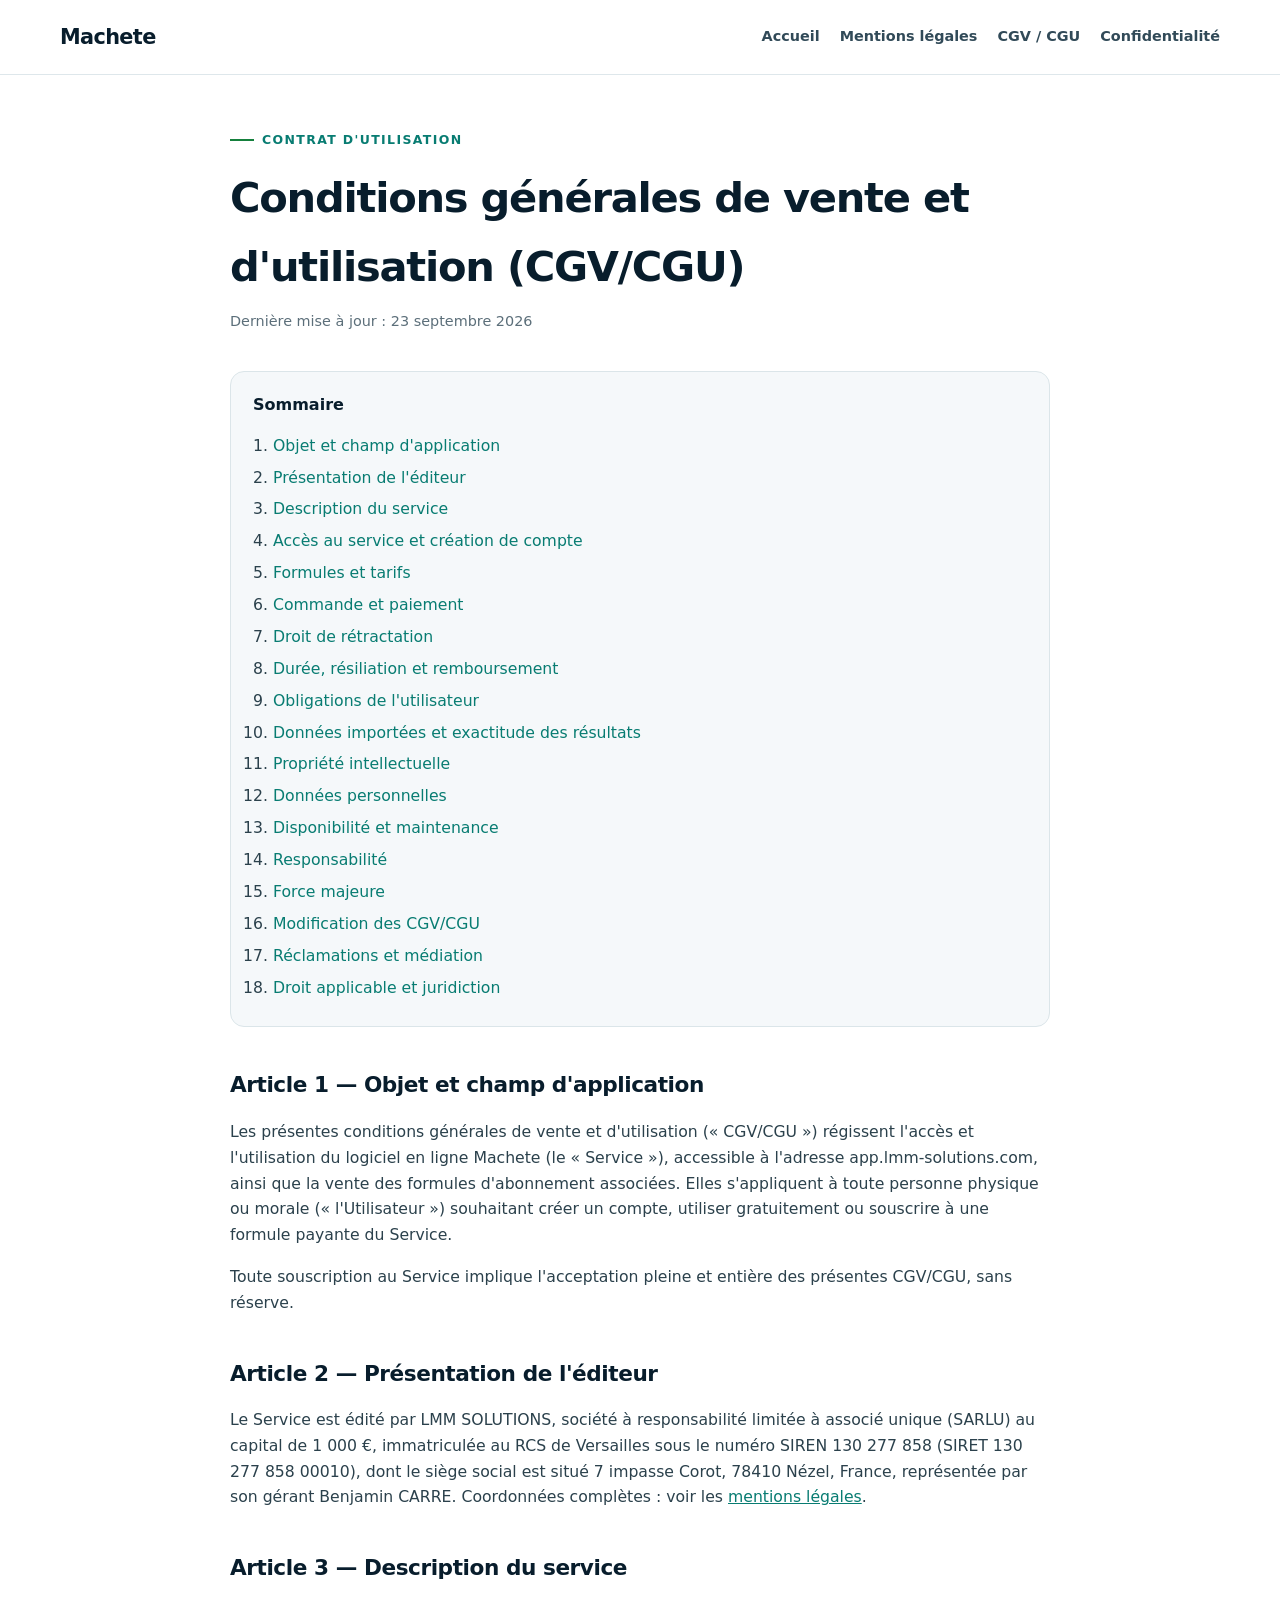
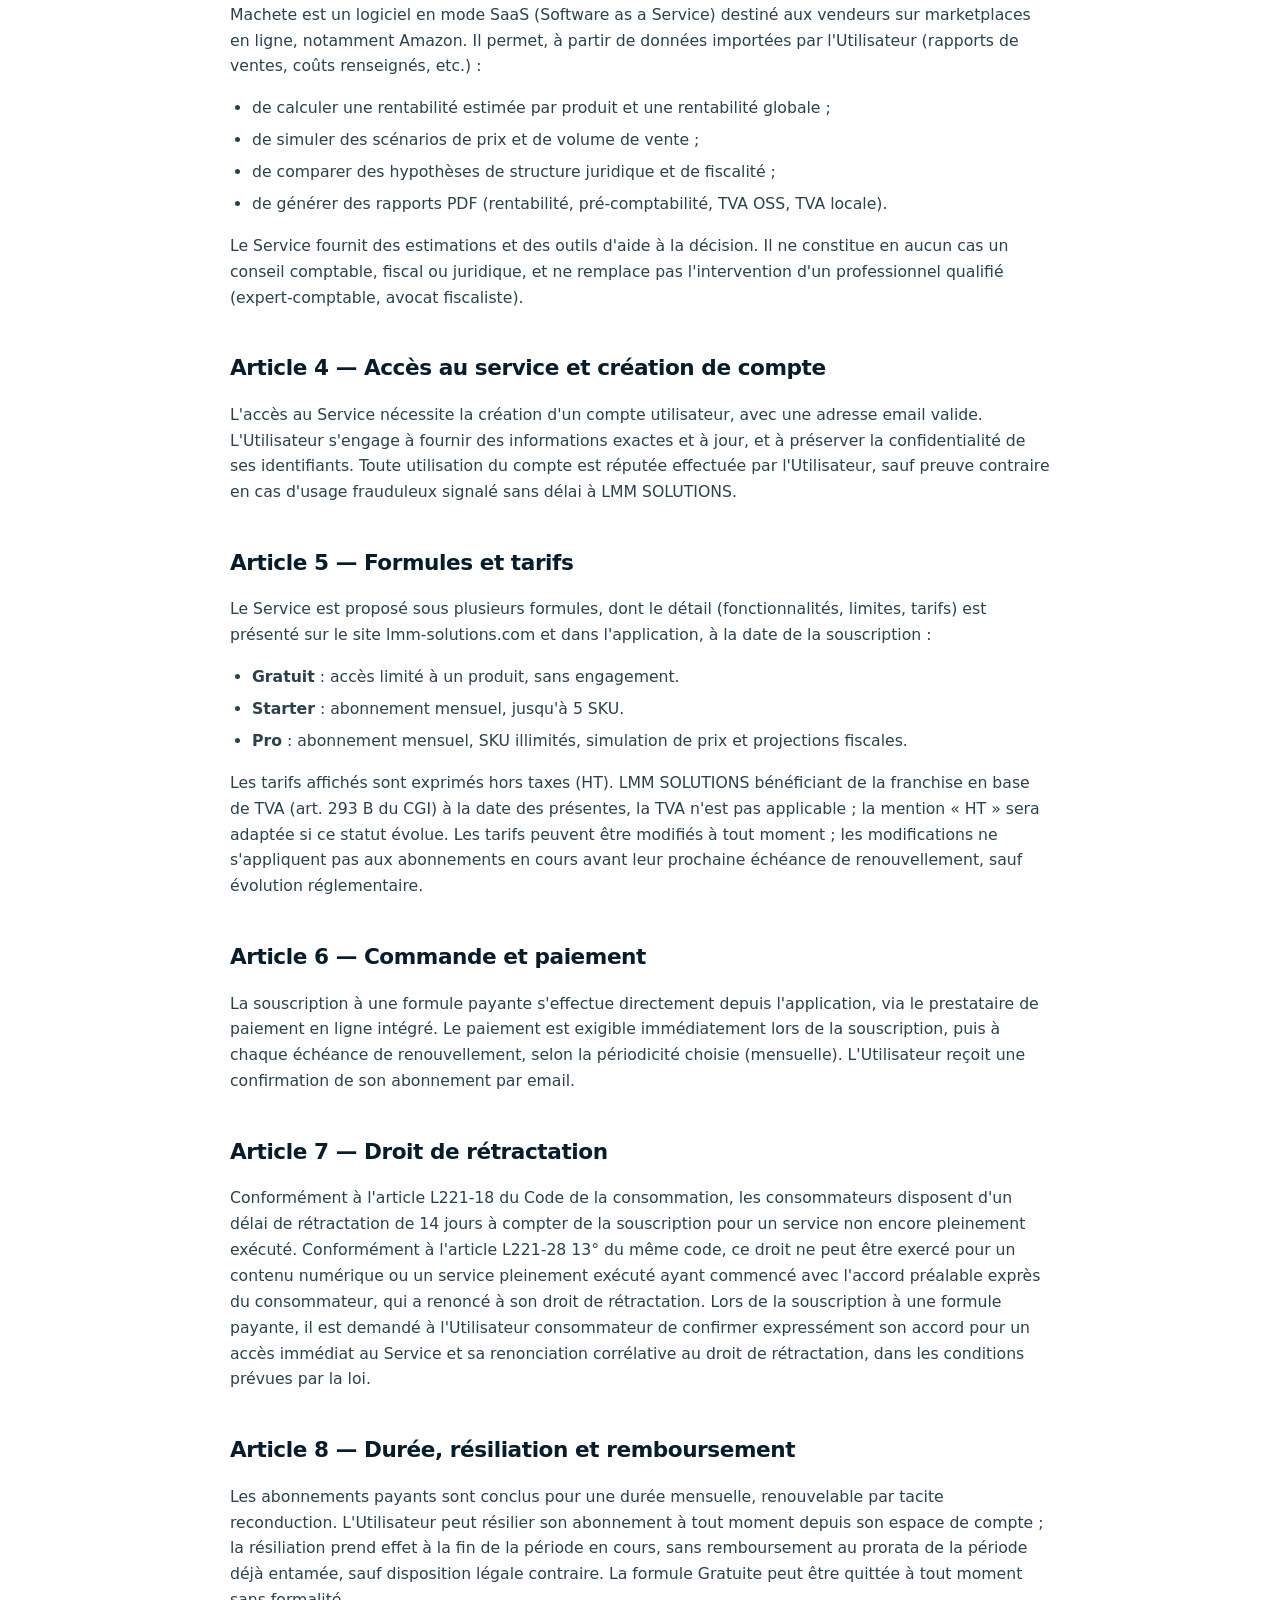
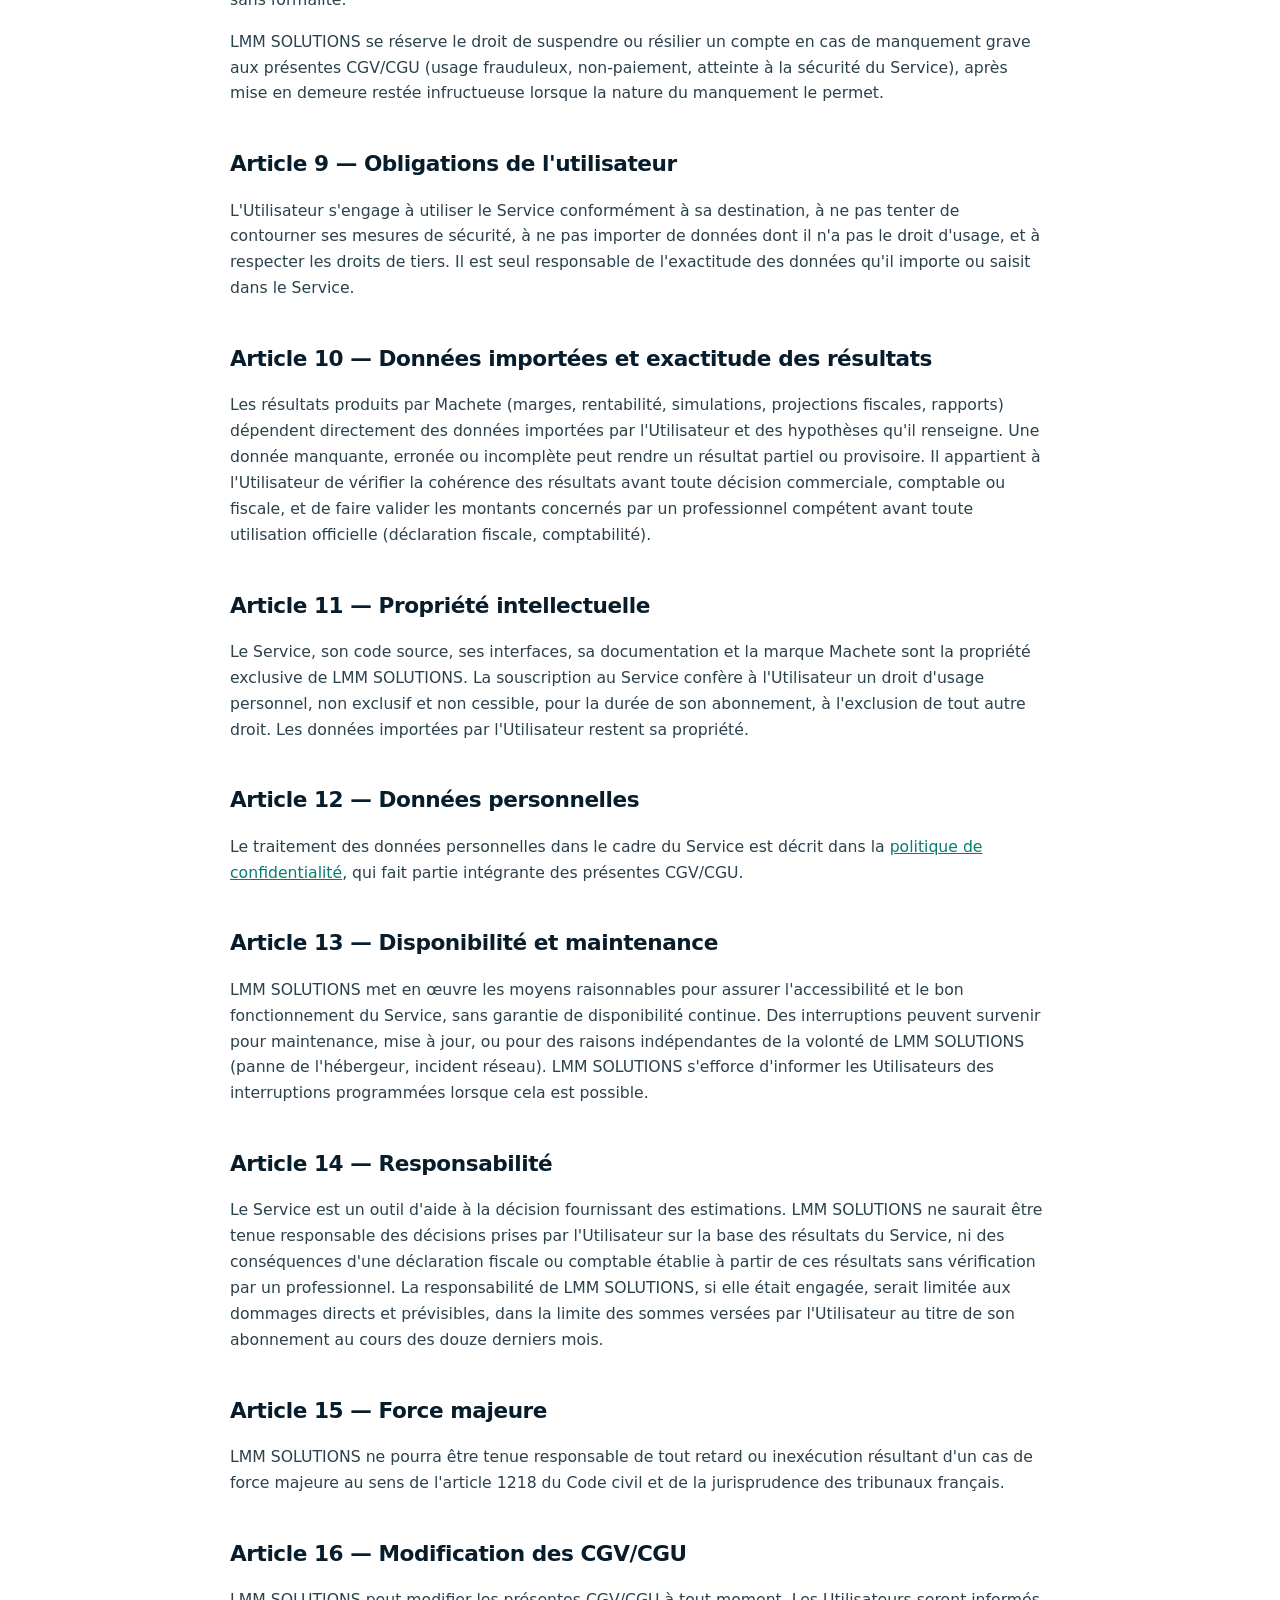
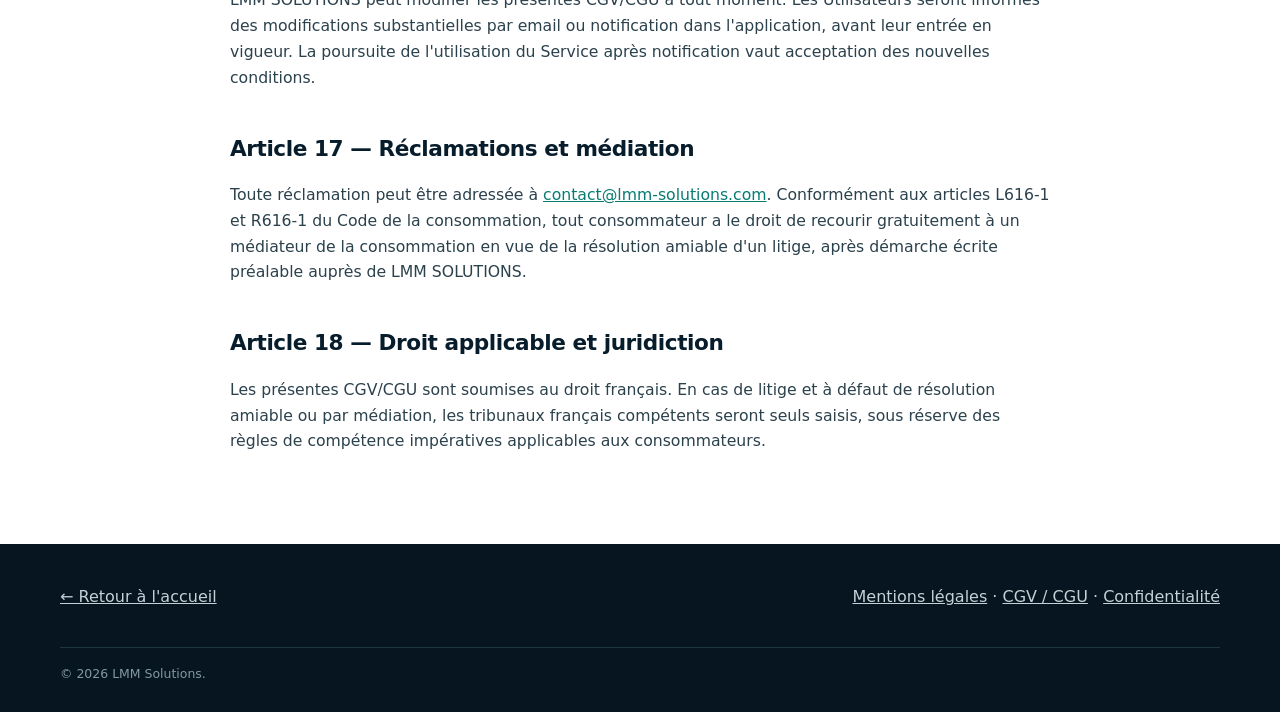
==== cgv.html @ c271a24a "Add files via upload" ====
<!doctype html>
<html lang="fr">
<head>
<meta charset="utf-8">
<meta name="viewport" content="width=device-width, initial-scale=1">
<title>Conditions générales de vente et d'utilisation | Machete</title>
<meta name="description" content="Conditions générales de vente et d'utilisation du logiciel Machete, édité par LMM Solutions.">
<meta name="robots" content="index, follow">
<link rel="canonical" href="https://lmm-solutions.com/cgv.html">
<link rel="icon" type="image/svg+xml" href="data:image/svg+xml,%3Csvg xmlns='http://www.w3.org/2000/svg' viewBox='0 0 64 64'%3E%3Crect width='64' height='64' rx='14' fill='%23081d2c'/%3E%3Cpath d='M14 44V20h8l10 13 10-13h8v24h-9V33l-9 11-9-11v11z' fill='%232dd4bf'/%3E%3C/svg%3E">
<link rel="stylesheet" href="legal-style.css">
</head>
<body>
<header>
  <div class="nav">
    <a class="brand" href="index.html">Machete</a>
    <nav class="nav-links" aria-label="Navigation">
      <a href="index.html">Accueil</a>
      <a href="mentions-legales.html">Mentions légales</a>
      <a href="cgv.html">CGV / CGU</a>
      <a href="confidentialite.html">Confidentialité</a>
    </nav>
  </div>
</header>

<main>
  <div class="doc-header">
    <span class="eyebrow">Contrat d'utilisation</span>
    <h1>Conditions générales de vente et d'utilisation (CGV/CGU)</h1>
    <p class="maj">Dernière mise à jour : 23 septembre 2026</p>
  </div>

  <div class="toc">
    <b>Sommaire</b>
    <ol>
      <li><a href="#art1">Objet et champ d'application</a></li>
      <li><a href="#art2">Présentation de l'éditeur</a></li>
      <li><a href="#art3">Description du service</a></li>
      <li><a href="#art4">Accès au service et création de compte</a></li>
      <li><a href="#art5">Formules et tarifs</a></li>
      <li><a href="#art6">Commande et paiement</a></li>
      <li><a href="#art7">Droit de rétractation</a></li>
      <li><a href="#art8">Durée, résiliation et remboursement</a></li>
      <li><a href="#art9">Obligations de l'utilisateur</a></li>
      <li><a href="#art10">Données importées et exactitude des résultats</a></li>
      <li><a href="#art11">Propriété intellectuelle</a></li>
      <li><a href="#art12">Données personnelles</a></li>
      <li><a href="#art13">Disponibilité et maintenance</a></li>
      <li><a href="#art14">Responsabilité</a></li>
      <li><a href="#art15">Force majeure</a></li>
      <li><a href="#art16">Modification des CGV/CGU</a></li>
      <li><a href="#art17">Réclamations et médiation</a></li>
      <li><a href="#art18">Droit applicable et juridiction</a></li>
    </ol>
  </div>

  <h2 id="art1">Article 1 — Objet et champ d'application</h2>
  <p>Les présentes conditions générales de vente et d'utilisation (« CGV/CGU ») régissent l'accès et l'utilisation du logiciel en ligne Machete (le « Service »), accessible à l'adresse app.lmm-solutions.com, ainsi que la vente des formules d'abonnement associées. Elles s'appliquent à toute personne physique ou morale (« l'Utilisateur ») souhaitant créer un compte, utiliser gratuitement ou souscrire à une formule payante du Service.</p>
  <p>Toute souscription au Service implique l'acceptation pleine et entière des présentes CGV/CGU, sans réserve.</p>

  <h2 id="art2">Article 2 — Présentation de l'éditeur</h2>
  <p>Le Service est édité par LMM SOLUTIONS, société à responsabilité limitée à associé unique (SARLU) au capital de 1 000 €, immatriculée au RCS de Versailles sous le numéro SIREN 130 277 858 (SIRET 130 277 858 00010), dont le siège social est situé 7 impasse Corot, 78410 Nézel, France, représentée par son gérant Benjamin CARRE. Coordonnées complètes : voir les <a href="mentions-legales.html">mentions légales</a>.</p>

  <h2 id="art3">Article 3 — Description du service</h2>
  <p>Machete est un logiciel en mode SaaS (Software as a Service) destiné aux vendeurs sur marketplaces en ligne, notamment Amazon. Il permet, à partir de données importées par l'Utilisateur (rapports de ventes, coûts renseignés, etc.) :</p>
  <ul>
    <li>de calculer une rentabilité estimée par produit et une rentabilité globale ;</li>
    <li>de simuler des scénarios de prix et de volume de vente ;</li>
    <li>de comparer des hypothèses de structure juridique et de fiscalité ;</li>
    <li>de générer des rapports PDF (rentabilité, pré-comptabilité, TVA OSS, TVA locale).</li>
  </ul>
  <p>Le Service fournit des estimations et des outils d'aide à la décision. Il ne constitue en aucun cas un conseil comptable, fiscal ou juridique, et ne remplace pas l'intervention d'un professionnel qualifié (expert-comptable, avocat fiscaliste).</p>

  <h2 id="art4">Article 4 — Accès au service et création de compte</h2>
  <p>L'accès au Service nécessite la création d'un compte utilisateur, avec une adresse email valide. L'Utilisateur s'engage à fournir des informations exactes et à jour, et à préserver la confidentialité de ses identifiants. Toute utilisation du compte est réputée effectuée par l'Utilisateur, sauf preuve contraire en cas d'usage frauduleux signalé sans délai à LMM SOLUTIONS.</p>

  <h2 id="art5">Article 5 — Formules et tarifs</h2>
  <p>Le Service est proposé sous plusieurs formules, dont le détail (fonctionnalités, limites, tarifs) est présenté sur le site lmm-solutions.com et dans l'application, à la date de la souscription :</p>
  <ul>
    <li><b>Gratuit</b> : accès limité à un produit, sans engagement.</li>
    <li><b>Starter</b> : abonnement mensuel, jusqu'à 5 SKU.</li>
    <li><b>Pro</b> : abonnement mensuel, SKU illimités, simulation de prix et projections fiscales.</li>
  </ul>
  <p>Les tarifs affichés sont exprimés hors taxes (HT). LMM SOLUTIONS bénéficiant de la franchise en base de TVA (art. 293 B du CGI) à la date des présentes, la TVA n'est pas applicable ; la mention « HT » sera adaptée si ce statut évolue. Les tarifs peuvent être modifiés à tout moment ; les modifications ne s'appliquent pas aux abonnements en cours avant leur prochaine échéance de renouvellement, sauf évolution réglementaire.</p>

  <h2 id="art6">Article 6 — Commande et paiement</h2>
  <p>La souscription à une formule payante s'effectue directement depuis l'application, via le prestataire de paiement en ligne intégré. Le paiement est exigible immédiatement lors de la souscription, puis à chaque échéance de renouvellement, selon la périodicité choisie (mensuelle). L'Utilisateur reçoit une confirmation de son abonnement par email.</p>

  <h2 id="art7">Article 7 — Droit de rétractation</h2>
  <p>Conformément à l'article L221-18 du Code de la consommation, les consommateurs disposent d'un délai de rétractation de 14 jours à compter de la souscription pour un service non encore pleinement exécuté. Conformément à l'article L221-28 13° du même code, ce droit ne peut être exercé pour un contenu numérique ou un service pleinement exécuté ayant commencé avec l'accord préalable exprès du consommateur, qui a renoncé à son droit de rétractation. Lors de la souscription à une formule payante, il est demandé à l'Utilisateur consommateur de confirmer expressément son accord pour un accès immédiat au Service et sa renonciation corrélative au droit de rétractation, dans les conditions prévues par la loi.</p>

  <h2 id="art8">Article 8 — Durée, résiliation et remboursement</h2>
  <p>Les abonnements payants sont conclus pour une durée mensuelle, renouvelable par tacite reconduction. L'Utilisateur peut résilier son abonnement à tout moment depuis son espace de compte ; la résiliation prend effet à la fin de la période en cours, sans remboursement au prorata de la période déjà entamée, sauf disposition légale contraire. La formule Gratuite peut être quittée à tout moment sans formalité.</p>
  <p>LMM SOLUTIONS se réserve le droit de suspendre ou résilier un compte en cas de manquement grave aux présentes CGV/CGU (usage frauduleux, non-paiement, atteinte à la sécurité du Service), après mise en demeure restée infructueuse lorsque la nature du manquement le permet.</p>

  <h2 id="art9">Article 9 — Obligations de l'utilisateur</h2>
  <p>L'Utilisateur s'engage à utiliser le Service conformément à sa destination, à ne pas tenter de contourner ses mesures de sécurité, à ne pas importer de données dont il n'a pas le droit d'usage, et à respecter les droits de tiers. Il est seul responsable de l'exactitude des données qu'il importe ou saisit dans le Service.</p>

  <h2 id="art10">Article 10 — Données importées et exactitude des résultats</h2>
  <p>Les résultats produits par Machete (marges, rentabilité, simulations, projections fiscales, rapports) dépendent directement des données importées par l'Utilisateur et des hypothèses qu'il renseigne. Une donnée manquante, erronée ou incomplète peut rendre un résultat partiel ou provisoire. Il appartient à l'Utilisateur de vérifier la cohérence des résultats avant toute décision commerciale, comptable ou fiscale, et de faire valider les montants concernés par un professionnel compétent avant toute utilisation officielle (déclaration fiscale, comptabilité).</p>

  <h2 id="art11">Article 11 — Propriété intellectuelle</h2>
  <p>Le Service, son code source, ses interfaces, sa documentation et la marque Machete sont la propriété exclusive de LMM SOLUTIONS. La souscription au Service confère à l'Utilisateur un droit d'usage personnel, non exclusif et non cessible, pour la durée de son abonnement, à l'exclusion de tout autre droit. Les données importées par l'Utilisateur restent sa propriété.</p>

  <h2 id="art12">Article 12 — Données personnelles</h2>
  <p>Le traitement des données personnelles dans le cadre du Service est décrit dans la <a href="confidentialite.html">politique de confidentialité</a>, qui fait partie intégrante des présentes CGV/CGU.</p>

  <h2 id="art13">Article 13 — Disponibilité et maintenance</h2>
  <p>LMM SOLUTIONS met en œuvre les moyens raisonnables pour assurer l'accessibilité et le bon fonctionnement du Service, sans garantie de disponibilité continue. Des interruptions peuvent survenir pour maintenance, mise à jour, ou pour des raisons indépendantes de la volonté de LMM SOLUTIONS (panne de l'hébergeur, incident réseau). LMM SOLUTIONS s'efforce d'informer les Utilisateurs des interruptions programmées lorsque cela est possible.</p>

  <h2 id="art14">Article 14 — Responsabilité</h2>
  <p>Le Service est un outil d'aide à la décision fournissant des estimations. LMM SOLUTIONS ne saurait être tenue responsable des décisions prises par l'Utilisateur sur la base des résultats du Service, ni des conséquences d'une déclaration fiscale ou comptable établie à partir de ces résultats sans vérification par un professionnel. La responsabilité de LMM SOLUTIONS, si elle était engagée, serait limitée aux dommages directs et prévisibles, dans la limite des sommes versées par l'Utilisateur au titre de son abonnement au cours des douze derniers mois.</p>

  <h2 id="art15">Article 15 — Force majeure</h2>
  <p>LMM SOLUTIONS ne pourra être tenue responsable de tout retard ou inexécution résultant d'un cas de force majeure au sens de l'article 1218 du Code civil et de la jurisprudence des tribunaux français.</p>

  <h2 id="art16">Article 16 — Modification des CGV/CGU</h2>
  <p>LMM SOLUTIONS peut modifier les présentes CGV/CGU à tout moment. Les Utilisateurs seront informés des modifications substantielles par email ou notification dans l'application, avant leur entrée en vigueur. La poursuite de l'utilisation du Service après notification vaut acceptation des nouvelles conditions.</p>

  <h2 id="art17">Article 17 — Réclamations et médiation</h2>
  <p>Toute réclamation peut être adressée à <a href="mailto:contact@lmm-solutions.com">contact@lmm-solutions.com</a>. Conformément aux articles L616-1 et R616-1 du Code de la consommation, tout consommateur a le droit de recourir gratuitement à un médiateur de la consommation en vue de la résolution amiable d'un litige, après démarche écrite préalable auprès de LMM SOLUTIONS.</p>

  <h2 id="art18">Article 18 — Droit applicable et juridiction</h2>
  <p>Les présentes CGV/CGU sont soumises au droit français. En cas de litige et à défaut de résolution amiable ou par médiation, les tribunaux français compétents seront seuls saisis, sous réserve des règles de compétence impératives applicables aux consommateurs.</p>
</main>

<footer>
  <div class="footer-inner">
    <a href="index.html">← Retour à l'accueil</a>
    <div><a href="mentions-legales.html">Mentions légales</a> · <a href="cgv.html">CGV / CGU</a> · <a href="confidentialite.html">Confidentialité</a></div>
    <div class="footer-bottom">© <span id="year"></span> LMM Solutions.</div>
  </div>
</footer>
<script>document.getElementById('year').textContent=new Date().getFullYear();</script>
</body>
</html>
---- legal-style.css ----
:root{--navy:#081d2c;--teal:#15803d;--teal-2:#22c55e;--mint:#f0fdf4;--muted:#5c6f7a;--ink:#102938;--line:#dbe5e9;--soft:#f5f8fa;--paper:#fff;--amber:#f2a93b}
*{box-sizing:border-box}
body{margin:0;color:var(--ink);background:var(--paper);font-family:Inter,ui-sans-serif,system-ui,-apple-system,BlinkMacSystemFont,"Segoe UI",sans-serif;line-height:1.65}
a{color:#087c72}
:focus-visible{outline:3px solid var(--amber);outline-offset:3px}
header{position:sticky;top:0;z-index:50;background:rgba(255,255,255,.94);backdrop-filter:blur(12px);border-bottom:1px solid rgba(219,229,233,.9)}
.nav{width:min(1160px,calc(100% - 40px));margin:auto;min-height:74px;display:flex;align-items:center;gap:24px}
.brand{display:flex;align-items:center;gap:10px;text-decoration:none;font-weight:900;font-size:1.3rem;letter-spacing:-.03em;color:var(--navy)}
.nav-links{display:flex;align-items:center;gap:20px;margin-left:auto;flex-wrap:wrap}
.nav-links a{text-decoration:none;color:#314a58;font-size:.9rem;font-weight:700}
.nav-links a:hover{color:var(--teal)}
main{width:min(820px,calc(100% - 40px));margin:48px auto 90px}
.doc-header{margin-bottom:38px}
.eyebrow{display:inline-flex;align-items:center;gap:8px;color:#087c72;font-size:.78rem;font-weight:900;letter-spacing:.11em;text-transform:uppercase}
.eyebrow:before{content:"";width:24px;height:2px;background:var(--teal)}
h1{font-size:clamp(1.9rem,4vw,2.6rem);letter-spacing:-.03em;color:var(--navy);margin:14px 0 8px}
.maj{color:var(--muted);font-size:.9rem;margin:0 0 0}
h2{font-size:1.35rem;letter-spacing:-.02em;color:var(--navy);margin:40px 0 12px}
h3{font-size:1.08rem;color:var(--navy);margin:22px 0 8px}
p,li{color:#2b414c;font-size:.98rem}
ul,ol{padding-left:22px}
li{margin:6px 0}
.callout{margin:20px 0;padding:18px 20px;border-left:4px solid var(--teal);background:var(--mint);border-radius:0 12px 12px 0}
.callout p{margin:0;color:#14532d}
table{width:100%;border-collapse:collapse;margin:16px 0;font-size:.92rem}
th,td{text-align:left;padding:9px 12px;border:1px solid var(--line)}
th{background:var(--soft);color:var(--navy)}
.toc{padding:20px 22px;border:1px solid var(--line);border-radius:14px;background:var(--soft);margin:0 0 30px}
.toc b{display:block;color:var(--navy);margin-bottom:8px}
.toc ol{margin:0;padding-left:20px;columns:1}
.toc a{text-decoration:none}
footer{padding:40px 0 28px;background:#06151f;color:#c4d1d7;margin-top:60px}
.footer-inner{width:min(1160px,calc(100% - 40px));margin:auto;display:flex;flex-wrap:wrap;gap:16px;justify-content:space-between;align-items:center}
footer a{color:#c4d1d7}
footer a:hover{color:#fff}
.footer-bottom{width:100%;margin-top:20px;padding-top:16px;border-top:1px solid #203542;font-size:.78rem;color:#8298a3}
@media(max-width:640px){main{margin:32px auto 70px}}
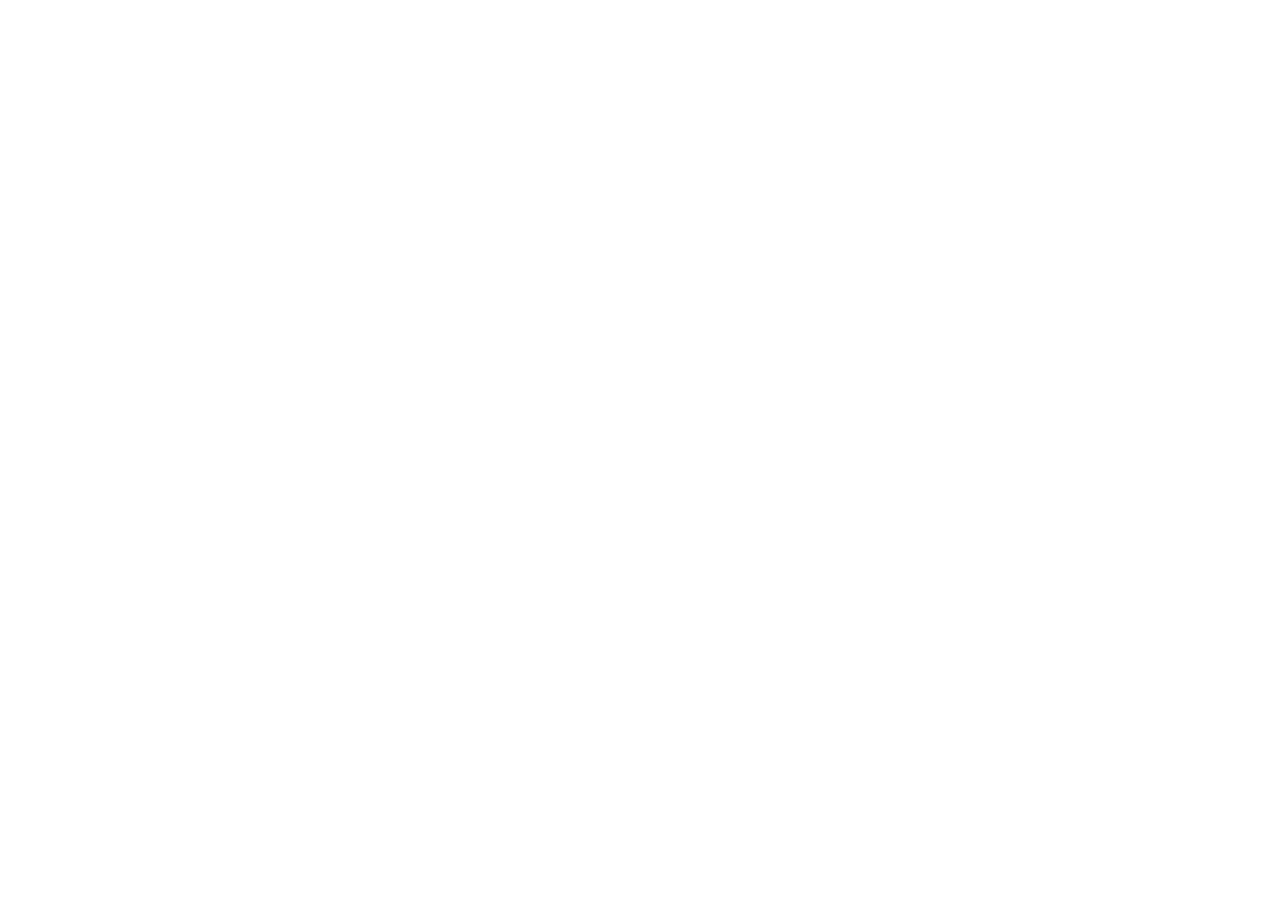
==== commit bae9acbb: "Site vitrine : prix TTC, offre de lancement, liens app et pages légales LMM SOLUTIONS - Tarifs Start" ====
--- a/cgv.html
+++ b/cgv.html
@@ -4,9 +4,10 @@
 <meta charset="utf-8">
 <meta name="viewport" content="width=device-width, initial-scale=1">
 <title>Conditions générales de vente et d'utilisation | Machete</title>
-<meta name="description" content="Conditions générales de vente et d'utilisation du logiciel Machete, édité par LMM Solutions.">
-<meta name="robots" content="index, follow">
-<link rel="canonical" href="https://lmm-solutions.com/cgv.html">
+<meta name="robots" content="noindex, follow">
+<!-- Les CGV/CGU sont publiées dans l'application : cette page ne fait que rediriger les anciens liens. -->
+<meta http-equiv="refresh" content="0; url=https://app.lmm-solutions.com/cgv">
+<link rel="canonical" href="https://app.lmm-solutions.com/cgv">
 <link rel="icon" type="image/svg+xml" href="data:image/svg+xml,%3Csvg xmlns='http://www.w3.org/2000/svg' viewBox='0 0 64 64'%3E%3Crect width='64' height='64' rx='14' fill='%23081d2c'/%3E%3Cpath d='M14 44V20h8l10 13 10-13h8v24h-9V33l-9 11-9-11v11z' fill='%232dd4bf'/%3E%3C/svg%3E">
 <link rel="stylesheet" href="legal-style.css">
 </head>
@@ -17,7 +18,7 @@
     <nav class="nav-links" aria-label="Navigation">
       <a href="index.html">Accueil</a>
       <a href="mentions-legales.html">Mentions légales</a>
-      <a href="cgv.html">CGV / CGU</a>
+      <a href="https://app.lmm-solutions.com/cgv">CGV / CGU</a>
       <a href="confidentialite.html">Confidentialité</a>
     </nav>
   </div>
@@ -26,108 +27,16 @@
 <main>
   <div class="doc-header">
     <span class="eyebrow">Contrat d'utilisation</span>
-    <h1>Conditions générales de vente et d'utilisation (CGV/CGU)</h1>
-    <p class="maj">Dernière mise à jour : 23 septembre 2026</p>
+    <h1>Conditions générales de vente et d'utilisation</h1>
   </div>
-
-  <div class="toc">
-    <b>Sommaire</b>
-    <ol>
-      <li><a href="#art1">Objet et champ d'application</a></li>
-      <li><a href="#art2">Présentation de l'éditeur</a></li>
-      <li><a href="#art3">Description du service</a></li>
-      <li><a href="#art4">Accès au service et création de compte</a></li>
-      <li><a href="#art5">Formules et tarifs</a></li>
-      <li><a href="#art6">Commande et paiement</a></li>
-      <li><a href="#art7">Droit de rétractation</a></li>
-      <li><a href="#art8">Durée, résiliation et remboursement</a></li>
-      <li><a href="#art9">Obligations de l'utilisateur</a></li>
-      <li><a href="#art10">Données importées et exactitude des résultats</a></li>
-      <li><a href="#art11">Propriété intellectuelle</a></li>
-      <li><a href="#art12">Données personnelles</a></li>
-      <li><a href="#art13">Disponibilité et maintenance</a></li>
-      <li><a href="#art14">Responsabilité</a></li>
-      <li><a href="#art15">Force majeure</a></li>
-      <li><a href="#art16">Modification des CGV/CGU</a></li>
-      <li><a href="#art17">Réclamations et médiation</a></li>
-      <li><a href="#art18">Droit applicable et juridiction</a></li>
-    </ol>
-  </div>
-
-  <h2 id="art1">Article 1 — Objet et champ d'application</h2>
-  <p>Les présentes conditions générales de vente et d'utilisation (« CGV/CGU ») régissent l'accès et l'utilisation du logiciel en ligne Machete (le « Service »), accessible à l'adresse app.lmm-solutions.com, ainsi que la vente des formules d'abonnement associées. Elles s'appliquent à toute personne physique ou morale (« l'Utilisateur ») souhaitant créer un compte, utiliser gratuitement ou souscrire à une formule payante du Service.</p>
-  <p>Toute souscription au Service implique l'acceptation pleine et entière des présentes CGV/CGU, sans réserve.</p>
-
-  <h2 id="art2">Article 2 — Présentation de l'éditeur</h2>
-  <p>Le Service est édité par LMM SOLUTIONS, société à responsabilité limitée à associé unique (SARLU) au capital de 1 000 €, immatriculée au RCS de Versailles sous le numéro SIREN 130 277 858 (SIRET 130 277 858 00010), dont le siège social est situé 7 impasse Corot, 78410 Nézel, France, représentée par son gérant Benjamin CARRE. Coordonnées complètes : voir les <a href="mentions-legales.html">mentions légales</a>.</p>
-
-  <h2 id="art3">Article 3 — Description du service</h2>
-  <p>Machete est un logiciel en mode SaaS (Software as a Service) destiné aux vendeurs sur marketplaces en ligne, notamment Amazon. Il permet, à partir de données importées par l'Utilisateur (rapports de ventes, coûts renseignés, etc.) :</p>
-  <ul>
-    <li>de calculer une rentabilité estimée par produit et une rentabilité globale ;</li>
-    <li>de simuler des scénarios de prix et de volume de vente ;</li>
-    <li>de comparer des hypothèses de structure juridique et de fiscalité ;</li>
-    <li>de générer des rapports PDF (rentabilité, pré-comptabilité, TVA OSS, TVA locale).</li>
-  </ul>
-  <p>Le Service fournit des estimations et des outils d'aide à la décision. Il ne constitue en aucun cas un conseil comptable, fiscal ou juridique, et ne remplace pas l'intervention d'un professionnel qualifié (expert-comptable, avocat fiscaliste).</p>
-
-  <h2 id="art4">Article 4 — Accès au service et création de compte</h2>
-  <p>L'accès au Service nécessite la création d'un compte utilisateur, avec une adresse email valide. L'Utilisateur s'engage à fournir des informations exactes et à jour, et à préserver la confidentialité de ses identifiants. Toute utilisation du compte est réputée effectuée par l'Utilisateur, sauf preuve contraire en cas d'usage frauduleux signalé sans délai à LMM SOLUTIONS.</p>
-
-  <h2 id="art5">Article 5 — Formules et tarifs</h2>
-  <p>Le Service est proposé sous plusieurs formules, dont le détail (fonctionnalités, limites, tarifs) est présenté sur le site lmm-solutions.com et dans l'application, à la date de la souscription :</p>
-  <ul>
-    <li><b>Gratuit</b> : accès limité à un produit, sans engagement.</li>
-    <li><b>Starter</b> : abonnement mensuel, jusqu'à 5 SKU.</li>
-    <li><b>Pro</b> : abonnement mensuel, SKU illimités, simulation de prix et projections fiscales.</li>
-  </ul>
-  <p>Les tarifs affichés sont exprimés hors taxes (HT). LMM SOLUTIONS bénéficiant de la franchise en base de TVA (art. 293 B du CGI) à la date des présentes, la TVA n'est pas applicable ; la mention « HT » sera adaptée si ce statut évolue. Les tarifs peuvent être modifiés à tout moment ; les modifications ne s'appliquent pas aux abonnements en cours avant leur prochaine échéance de renouvellement, sauf évolution réglementaire.</p>
-
-  <h2 id="art6">Article 6 — Commande et paiement</h2>
-  <p>La souscription à une formule payante s'effectue directement depuis l'application, via le prestataire de paiement en ligne intégré. Le paiement est exigible immédiatement lors de la souscription, puis à chaque échéance de renouvellement, selon la périodicité choisie (mensuelle). L'Utilisateur reçoit une confirmation de son abonnement par email.</p>
-
-  <h2 id="art7">Article 7 — Droit de rétractation</h2>
-  <p>Conformément à l'article L221-18 du Code de la consommation, les consommateurs disposent d'un délai de rétractation de 14 jours à compter de la souscription pour un service non encore pleinement exécuté. Conformément à l'article L221-28 13° du même code, ce droit ne peut être exercé pour un contenu numérique ou un service pleinement exécuté ayant commencé avec l'accord préalable exprès du consommateur, qui a renoncé à son droit de rétractation. Lors de la souscription à une formule payante, il est demandé à l'Utilisateur consommateur de confirmer expressément son accord pour un accès immédiat au Service et sa renonciation corrélative au droit de rétractation, dans les conditions prévues par la loi.</p>
-
-  <h2 id="art8">Article 8 — Durée, résiliation et remboursement</h2>
-  <p>Les abonnements payants sont conclus pour une durée mensuelle, renouvelable par tacite reconduction. L'Utilisateur peut résilier son abonnement à tout moment depuis son espace de compte ; la résiliation prend effet à la fin de la période en cours, sans remboursement au prorata de la période déjà entamée, sauf disposition légale contraire. La formule Gratuite peut être quittée à tout moment sans formalité.</p>
-  <p>LMM SOLUTIONS se réserve le droit de suspendre ou résilier un compte en cas de manquement grave aux présentes CGV/CGU (usage frauduleux, non-paiement, atteinte à la sécurité du Service), après mise en demeure restée infructueuse lorsque la nature du manquement le permet.</p>
-
-  <h2 id="art9">Article 9 — Obligations de l'utilisateur</h2>
-  <p>L'Utilisateur s'engage à utiliser le Service conformément à sa destination, à ne pas tenter de contourner ses mesures de sécurité, à ne pas importer de données dont il n'a pas le droit d'usage, et à respecter les droits de tiers. Il est seul responsable de l'exactitude des données qu'il importe ou saisit dans le Service.</p>
-
-  <h2 id="art10">Article 10 — Données importées et exactitude des résultats</h2>
-  <p>Les résultats produits par Machete (marges, rentabilité, simulations, projections fiscales, rapports) dépendent directement des données importées par l'Utilisateur et des hypothèses qu'il renseigne. Une donnée manquante, erronée ou incomplète peut rendre un résultat partiel ou provisoire. Il appartient à l'Utilisateur de vérifier la cohérence des résultats avant toute décision commerciale, comptable ou fiscale, et de faire valider les montants concernés par un professionnel compétent avant toute utilisation officielle (déclaration fiscale, comptabilité).</p>
-
-  <h2 id="art11">Article 11 — Propriété intellectuelle</h2>
-  <p>Le Service, son code source, ses interfaces, sa documentation et la marque Machete sont la propriété exclusive de LMM SOLUTIONS. La souscription au Service confère à l'Utilisateur un droit d'usage personnel, non exclusif et non cessible, pour la durée de son abonnement, à l'exclusion de tout autre droit. Les données importées par l'Utilisateur restent sa propriété.</p>
-
-  <h2 id="art12">Article 12 — Données personnelles</h2>
-  <p>Le traitement des données personnelles dans le cadre du Service est décrit dans la <a href="confidentialite.html">politique de confidentialité</a>, qui fait partie intégrante des présentes CGV/CGU.</p>
-
-  <h2 id="art13">Article 13 — Disponibilité et maintenance</h2>
-  <p>LMM SOLUTIONS met en œuvre les moyens raisonnables pour assurer l'accessibilité et le bon fonctionnement du Service, sans garantie de disponibilité continue. Des interruptions peuvent survenir pour maintenance, mise à jour, ou pour des raisons indépendantes de la volonté de LMM SOLUTIONS (panne de l'hébergeur, incident réseau). LMM SOLUTIONS s'efforce d'informer les Utilisateurs des interruptions programmées lorsque cela est possible.</p>
-
-  <h2 id="art14">Article 14 — Responsabilité</h2>
-  <p>Le Service est un outil d'aide à la décision fournissant des estimations. LMM SOLUTIONS ne saurait être tenue responsable des décisions prises par l'Utilisateur sur la base des résultats du Service, ni des conséquences d'une déclaration fiscale ou comptable établie à partir de ces résultats sans vérification par un professionnel. La responsabilité de LMM SOLUTIONS, si elle était engagée, serait limitée aux dommages directs et prévisibles, dans la limite des sommes versées par l'Utilisateur au titre de son abonnement au cours des douze derniers mois.</p>
-
-  <h2 id="art15">Article 15 — Force majeure</h2>
-  <p>LMM SOLUTIONS ne pourra être tenue responsable de tout retard ou inexécution résultant d'un cas de force majeure au sens de l'article 1218 du Code civil et de la jurisprudence des tribunaux français.</p>
-
-  <h2 id="art16">Article 16 — Modification des CGV/CGU</h2>
-  <p>LMM SOLUTIONS peut modifier les présentes CGV/CGU à tout moment. Les Utilisateurs seront informés des modifications substantielles par email ou notification dans l'application, avant leur entrée en vigueur. La poursuite de l'utilisation du Service après notification vaut acceptation des nouvelles conditions.</p>
-
-  <h2 id="art17">Article 17 — Réclamations et médiation</h2>
-  <p>Toute réclamation peut être adressée à <a href="mailto:contact@lmm-solutions.com">contact@lmm-solutions.com</a>. Conformément aux articles L616-1 et R616-1 du Code de la consommation, tout consommateur a le droit de recourir gratuitement à un médiateur de la consommation en vue de la résolution amiable d'un litige, après démarche écrite préalable auprès de LMM SOLUTIONS.</p>
-
-  <h2 id="art18">Article 18 — Droit applicable et juridiction</h2>
-  <p>Les présentes CGV/CGU sont soumises au droit français. En cas de litige et à défaut de résolution amiable ou par médiation, les tribunaux français compétents seront seuls saisis, sous réserve des règles de compétence impératives applicables aux consommateurs.</p>
+  <p>Les conditions générales de vente et d'utilisation de Machete sont désormais consultables dans l'application.</p>
+  <p><a href="https://app.lmm-solutions.com/cgv">Consulter les CGV/CGU sur app.lmm-solutions.com/cgv →</a></p>
 </main>
 
 <footer>
   <div class="footer-inner">
     <a href="index.html">← Retour à l'accueil</a>
-    <div><a href="mentions-legales.html">Mentions légales</a> · <a href="cgv.html">CGV / CGU</a> · <a href="confidentialite.html">Confidentialité</a></div>
+    <div><a href="mentions-legales.html">Mentions légales</a> · <a href="https://app.lmm-solutions.com/cgv">CGV / CGU</a> · <a href="confidentialite.html">Confidentialité</a></div>
     <div class="footer-bottom">© <span id="year"></span> LMM Solutions.</div>
   </div>
 </footer>
